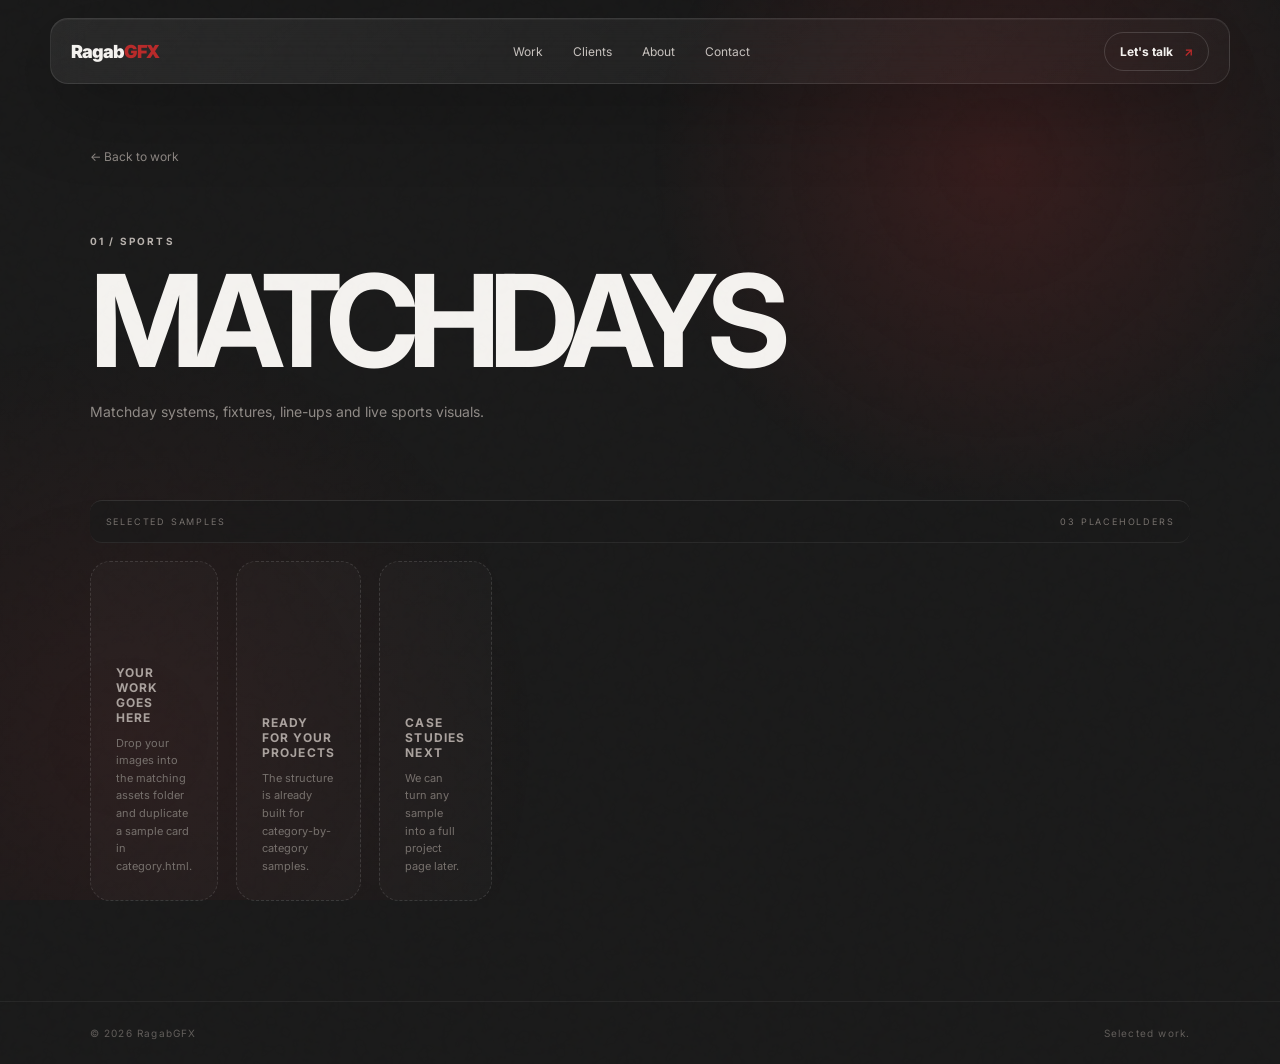
==== category.html @ 12f47200 "Add files via upload" ====
<!doctype html>
<html lang="en">
<head>
  <meta charset="UTF-8">
  <meta name="viewport" content="width=device-width, initial-scale=1.0">
  <title>RagabGFX — Selected Work</title>
  <link rel="preconnect" href="https://fonts.googleapis.com">
  <link rel="preconnect" href="https://fonts.gstatic.com" crossorigin>
  <link href="https://fonts.googleapis.com/css2?family=Inter:wght@400;500;600;700;800;900&display=swap" rel="stylesheet">
  <link rel="stylesheet" href="style.css">
</head>
<body class="inner-page">
  <div class="noise"></div>
  <header class="nav glass">
    <a class="brand" href="index.html">Ragab<span>GFX</span></a>
    <nav><a href="index.html#work">Work</a><a href="index.html#clients">Clients</a><a href="index.html#about">About</a><a href="index.html#contact">Contact</a></nav>
    <a class="nav-cta" href="index.html#contact">Let's talk <span>↗</span></a>
  </header>

  <main class="category-page">
    <a class="back" href="index.html#work">← Back to work</a>
    <div class="category-hero reveal">
      <p class="eyebrow" id="category-kicker">SELECTED WORK</p>
      <h1 id="category-title">MATCHDAYS</h1>
      <p id="category-desc"></p>
    </div>

    <div class="samples-head">
      <span>SELECTED SAMPLES</span><span id="sample-count"></span>
    </div>
    <div class="sample-grid" id="sample-grid"></div>
  </main>
  <footer><span>© 2026 RagabGFX</span><span>Selected work.</span></footer>
  <script src="script.js"></script>
  <script>
    const data = {
      matchdays: ["MATCHDAYS","01 / SPORTS","Matchday systems, fixtures, line-ups and live sports visuals."],
      "hero-graphics": ["HERO GRAPHICS","02 / VISUALS","High-impact hero compositions and campaign-led sports visuals."],
      identities: ["IDENTITIES","03 / BRANDING","Visual identities, logos, systems and brand applications."],
      manipulation: ["MANIPULATION","04 / ART DIRECTION","Photo manipulation, compositing and cinematic visual direction."]
    };
    const key = new URLSearchParams(location.search).get("cat") || "matchdays";
    const item = data[key] || data.matchdays;
    document.title = "RagabGFX — " + item[0];
    document.getElementById("category-kicker").textContent = item[1];
    document.getElementById("category-title").textContent = item[0];
    document.getElementById("category-desc").textContent = item[2];
    const grid = document.getElementById("sample-grid");
    if (key === "hero-graphics") {
      const heroImages = [
        ["01-saudi-league.jpg", "Saudi League"],
        ["02-basketball.png", "Dubai Basketball"],
        ["03-neom-vs-alhilal.jpg", "NEOM vs Al Hilal"],
        ["04-kings-cup.jpg", "King's Cup"],
        ["05-ligue1-himad.jpg", "Ligue 1 — Himad Abdelli"],
        ["06-ligue1-aguerd.jpg", "Ligue 1 — Nayef Aguerd"],
        ["07-world-cup.jpg", "World Cup — Spain vs Saudi Arabia"],
        ["08-mostafa-mohamed.jpg", "Mostafa Mohamed"],
        ["09-aljazira.png", "Al Jazira — To The Final"],
        ["10-rsl.png", "Saudi League — RSL"]
      ];
      grid.innerHTML = heroImages.map(([file, title]) => `
        <article class="sample-card reveal is-visible">
          <div class="sample-image-wrap"><img class="sample-image" src="assets/hero-graphics/${file}" alt="${title}" loading="lazy"></div>
          <div class="sample-caption"><span>${title}</span><small>HERO GRAPHIC</small></div>
        </article>`).join("");
      document.getElementById("sample-count").textContent = "10 SAMPLES";
    } else {
      grid.innerHTML = `
        <div class="sample-placeholder"><strong>YOUR WORK GOES HERE</strong><span>Drop your images into the matching assets folder and duplicate a sample card in category.html.</span></div>
        <div class="sample-placeholder"><strong>READY FOR YOUR PROJECTS</strong><span>The structure is already built for category-by-category samples.</span></div>
        <div class="sample-placeholder"><strong>CASE STUDIES NEXT</strong><span>We can turn any sample into a full project page later.</span></div>`;
      document.getElementById("sample-count").textContent = "03 PLACEHOLDERS";
    }
  </script>

<script>
(function(){
  const params = new URLSearchParams(location.search);
  const cat = params.get('cat');
  if(cat !== 'hero-graphics') return;

  const grid = document.getElementById('sample-grid');
  const count = document.getElementById('sample-count');
  if(!grid) return;

  const heroWorks = [
    ['assets/hero-graphics/01-1080x1350.webp','Saudi League','Hero Graphic'],
    ['assets/hero-graphics/02-arakji-psd.webp','Basketball','Hero Graphic'],
    ['assets/hero-graphics/03-neom-vs-alhilal.webp','NEOM × Al Hilal','Hero Graphic'],
    ['assets/hero-graphics/04-kings-cup-final.webp', "King's Cup",'Hero Graphic'],
    ['assets/hero-graphics/05-himad-abdelli.webp','Ligue 1','Hero Graphic'],
    ['assets/hero-graphics/06-nayef-aguerd.webp','Ligue 1','Player Graphic'],
    ['assets/hero-graphics/07-spain-vs-saudi.webp','World Cup','Matchday Graphic'],
    ['assets/hero-graphics/08-mostafa-mohamed.webp','Mostafa Mohamed','Hero Graphic'],
    ['assets/hero-graphics/09-al-jazira.webp','Al Jazira','Qualification Graphic'],
    ['assets/hero-graphics/10-scorrer.webp','Saudi League','Concept Graphic']
  ];

  grid.innerHTML = '';
  heroWorks.forEach((w,i)=>{
    const card=document.createElement('article');
    card.className='sample-card reveal is-visible';
    card.innerHTML =
      '<img loading="'+(i<3?'eager':'lazy')+'" src="'+w[0]+'" alt="'+w[1]+'">'+
      '<div class="sample-info"><div><small>'+w[2]+'</small><strong>'+w[1]+'</strong></div>'+
      '<span class="sample-index">'+String(i+1).padStart(2,'0')+'</span></div>';
    grid.appendChild(card);
  });
  if(count) count.textContent = String(heroWorks.length).padStart(2,'0') + ' SELECTED WORKS';
})();
</script>

</body>
</html>
---- style.css ----
:root{
  --red:#B82B2B; --red-soft:#8f2929; --black:#1B1B1B; --black-2:#111111;
  --white:#f4f2ef; --muted:#aaa5a1; --line:rgba(255,255,255,.10);
  --glass:rgba(255,255,255,.045); --ease:cubic-bezier(.2,.8,.2,1);
}
*{box-sizing:border-box} html{scroll-behavior:smooth} body{margin:0;background:var(--black);color:var(--white);font-family:Inter,Arial,sans-serif;overflow-x:hidden}
body:before{content:"";position:fixed;inset:0;pointer-events:none;background:radial-gradient(circle at 78% 18%,rgba(184,43,43,.18),transparent 28%),radial-gradient(circle at 10% 82%,rgba(184,43,43,.09),transparent 30%);z-index:-2}
.noise{position:fixed;inset:-50%;pointer-events:none;opacity:.012;z-index:20;background-image:url("data:image/svg+xml,%3Csvg viewBox='0 0 180 180' xmlns='http://www.w3.org/2000/svg'%3E%3Cfilter id='n'%3E%3CfeTurbulence type='fractalNoise' baseFrequency='.8' numOctaves='4' stitchTiles='stitch'/%3E%3C/filter%3E%3Crect width='100%25' height='100%25' filter='url(%23n)' opacity='.5'/%3E%3C/svg%3E");animation:noise .7s steps(2) infinite}
@keyframes noise{0%{transform:translate(0,0)}25%{transform:translate(2%,-1%)}50%{transform:translate(-1%,2%)}75%{transform:translate(1%,1%)}100%{transform:translate(0,0)}}
a{color:inherit;text-decoration:none}.glass{background:linear-gradient(135deg,rgba(255,255,255,.065),rgba(255,255,255,.018));border:1px solid var(--line);box-shadow:0 20px 80px rgba(0,0,0,.25),inset 0 1px 0 rgba(255,255,255,.05);backdrop-filter:blur(18px);-webkit-backdrop-filter:blur(18px)}
.nav{position:fixed;z-index:15;top:18px;left:50%;transform:translateX(-50%);width:min(1180px,calc(100% - 36px));height:66px;border-radius:18px;display:flex;align-items:center;justify-content:space-between;padding:0 20px}
.brand{font-size:18px;font-weight:900;letter-spacing:-.06em}.brand span{color:var(--red)}nav{display:flex;gap:30px}nav a{font-size:12px;color:#c7c2be;transition:.3s}nav a:hover{color:#fff}.nav-cta{font-size:12px;font-weight:700;border:1px solid rgba(255,255,255,.15);padding:11px 15px;border-radius:999px}.nav-cta span{color:var(--red);margin-left:8px}
.hero{min-height:100svh;position:relative;display:flex;align-items:center;padding:150px max(7vw,36px) 80px;overflow:hidden}.hero-copy{width:55%;position:relative;z-index:3}.eyebrow{font-size:10px;letter-spacing:.22em;color:#b8b2ad;font-weight:700;margin:0 0 22px}.hero h1{font-size:clamp(72px,9.5vw,150px);line-height:.82;letter-spacing:-.085em;margin:0 0 30px;font-weight:900}.hero h1 em{font-style:normal;color:#c9c3be}.hero-text{max-width:450px;color:#a8a29e;line-height:1.7;font-size:14px;margin:0 0 30px}.pill{display:inline-flex;gap:16px;align-items:center;border:1px solid rgba(255,255,255,.13);border-radius:999px;padding:14px 18px;background:rgba(255,255,255,.035);font-size:12px;transition:.4s var(--ease)}.pill:hover{background:rgba(184,43,43,.16);border-color:rgba(184,43,43,.5);transform:translateY(-3px)}.pill span{color:var(--red)}
.hero-image-wrap{position:absolute;right:-1vw;top:7%;width:min(78vw,1180px);height:86%;z-index:1;transform:translate3d(0,0,0)}.hero-image{width:100%;height:100%;object-fit:cover;object-position:right center;mix-blend-mode:screen;opacity:.92;filter:saturate(.72) contrast(1.08);-webkit-mask-image:linear-gradient(90deg,transparent 0%,transparent 18%,rgba(0,0,0,.35) 30%,#000 47%,#000 100%),linear-gradient(180deg,#000 0%,#000 88%,transparent 100%);mask-image:linear-gradient(90deg,transparent 0%,transparent 18%,rgba(0,0,0,.35) 30%,#000 47%,#000 100%),linear-gradient(180deg,#000 0%,#000 88%,transparent 100%);-webkit-mask-composite:source-in;mask-composite:intersect}.hero-aura{position:absolute;width:58%;height:58%;right:7%;top:14%;background:radial-gradient(circle,rgba(184,43,43,.55),transparent 67%);filter:blur(50px)}.hero-glass{position:absolute;inset:10% 0 8% 30%;border-left:1px solid rgba(255,255,255,.08);background:linear-gradient(90deg,transparent,rgba(255,255,255,.018));mask-image:linear-gradient(to right,transparent,black 30%,black 75%,transparent)}.hero-meta{position:absolute;bottom:34px;left:max(7vw,36px);right:max(7vw,36px);display:flex;justify-content:space-between;color:#77716d;font-size:9px;letter-spacing:.18em}
.section{padding:130px max(7vw,36px);position:relative}.section-head{display:flex;align-items:end;justify-content:space-between;margin-bottom:46px}.section-head h2,.about h2,.contact h2{font-size:clamp(42px,6vw,86px);line-height:.92;letter-spacing:-.065em;margin:0;font-weight:900}.section-head h2 span,.about h2 span,.contact h2 span{color:var(--red)}.section-note{max-width:260px;color:#77716d;font-size:12px;line-height:1.6;margin:0}
.category-grid{display:grid;grid-template-columns:1fr 1fr;gap:18px}.category-card{min-height:390px;position:relative;overflow:hidden;border:1px solid var(--line);border-radius:22px;background:linear-gradient(160deg,#242222,#171717 52%,#3c2020);transition:transform .6s var(--ease),border-color .6s;isolation:isolate}.category-card.card-tall{min-height:520px}.category-card.card-wide{grid-column:1/-1;min-height:430px}.category-card:hover{transform:translateY(-10px) scale(1.012);border-color:rgba(184,43,43,.58);box-shadow:0 28px 70px rgba(0,0,0,.32),0 0 0 1px rgba(184,43,43,.08)}.category-card .card-bg{transition:transform .9s var(--ease),filter .9s var(--ease),opacity .6s var(--ease)}.category-card:hover .card-bg{transform:scale(1.055);filter:saturate(1.08) contrast(1.05);opacity:1}.category-card .card-content{transition:transform .6s var(--ease)}.category-card:hover .card-content{transform:translateY(-7px)}.category-card .card-content span{transition:color .35s,letter-spacing .35s}.category-card:hover .card-content span{color:#fff;letter-spacing:.04em}.category-card .ghost-word{transition:transform .9s var(--ease),opacity .5s}.category-card:hover .ghost-word{transform:translate3d(12px,-6px,0);opacity:.7}.category-card:after{content:"";position:absolute;inset:auto -20% -35% 15%;height:65%;background:radial-gradient(circle,rgba(184,43,43,.36),transparent 67%);filter:blur(20px);z-index:-1}.card-bg{position:absolute;inset:0;background-size:cover;background-position:center;background-repeat:no-repeat;linear-gradient(125deg,transparent 25%,rgba(255,255,255,.025) 25.5%,transparent 26%,transparent 55%,rgba(255,255,255,.02) 55.5%,transparent 56%),linear-gradient(to bottom,rgba(0,0,0,.05),rgba(184,43,43,.18));opacity:.9}.category-card .card-bg:after{content:"";position:absolute;inset:0;background:linear-gradient(180deg,rgba(0,0,0,.08),rgba(0,0,0,.20) 45%,rgba(0,0,0,.68));}
.ghost-word{position:absolute;top:24px;left:20px;font-size:clamp(70px,11vw,160px);font-weight:900;letter-spacing:-.09em;color:rgba(255,255,255,.025);line-height:.75}.card-content{position:absolute;left:28px;right:28px;bottom:28px}.card-content small{font-size:9px;letter-spacing:.2em;color:#9a928e}.card-content h3{font-size:clamp(34px,4.3vw,65px);letter-spacing:-.07em;line-height:.86;margin:12px 0 18px}.card-content span{font-size:11px;color:#aaa29e}.card-content span:before{content:"";display:inline-block;width:26px;height:1px;background:var(--red);vertical-align:middle;margin-right:9px}
.clients-panel{border-radius:26px;overflow:hidden;padding:28px;background:rgba(255,255,255,.025)}.clients-panel img{display:block;width:100%;height:auto;opacity:.95;filter:contrast(1.05)}
.about-grid{display:grid;grid-template-columns:1fr 1fr;gap:10vw;align-items:start}.about-copy{max-width:560px;color:#a9a29e;font-size:18px;line-height:1.8}.about-copy p{margin:0 0 24px}
.contact-card{border-radius:30px;padding:clamp(32px,6vw,80px);position:relative;overflow:hidden}.contact-card:before{content:"";position:absolute;width:420px;height:420px;right:-150px;bottom:-220px;background:radial-gradient(circle,rgba(184,43,43,.4),transparent 65%);filter:blur(30px)}.contact-row{display:flex;justify-content:space-between;align-items:center;gap:25px;margin-top:60px;position:relative}.contact-row>a{font-size:14px;border-bottom:1px solid rgba(255,255,255,.2);padding-bottom:8px}.socials{display:flex;gap:10px}.socials a{width:46px;height:46px;border-radius:50%;border:1px solid var(--line);display:grid;place-items:center;background:rgba(255,255,255,.03);transition:.35s}.socials a:hover{background:var(--red);border-color:var(--red);transform:translateY(-4px)}.socials svg{width:19px;height:19px;fill:currentColor}
footer{padding:25px max(7vw,36px);display:flex;justify-content:space-between;color:#625e5b;font-size:10px;letter-spacing:.12em;border-top:1px solid rgba(255,255,255,.06)}
.reveal{opacity:0;transform:translateY(28px);transition:opacity .9s var(--ease),transform .9s var(--ease)}.reveal.is-visible{opacity:1;transform:none}
.cursor-dot,.cursor-ring{position:fixed;pointer-events:none;z-index:30;transform:translate(-50%,-50%);border-radius:50%;display:none}.cursor-dot{width:5px;height:5px;background:var(--red)}.cursor-ring{width:32px;height:32px;border:1px solid rgba(184,43,43,.55);transition:width .25s,height .25s}
.cursor-blur-target{transition:filter .25s ease,transform .25s ease}.cursor-blur-target.is-cursor-hover{filter:blur(3px);transform:scale(.995)}
.category-page{padding:160px max(7vw,36px) 100px;min-height:100svh}.back{font-size:12px;color:#8e8884}.category-hero{padding:90px 0 80px}.category-hero h1{font-size:clamp(72px,12vw,170px);letter-spacing:-.09em;line-height:.8;margin:0 0 30px}.category-hero p:last-child{max-width:520px;color:#918b87;line-height:1.7;font-size:14px}.samples-head{display:flex;justify-content:space-between;border-top:1px solid var(--line);padding:18px 0;color:#77716d;font-size:9px;letter-spacing:.2em}.sample-grid{display:grid;grid-template-columns:repeat(3,1fr);gap:18px}.sample-card{min-width:0}.sample-image-wrap{border-radius:20px;overflow:hidden;background:#111;aspect-ratio:4/5}.sample-image{width:100%;height:100%;display:block;object-fit:cover;transition:transform .7s var(--ease),filter .5s ease}.sample-card:hover .sample-image{transform:scale(1.025)}.sample-caption{display:flex;justify-content:space-between;gap:12px;padding:14px 3px 8px;color:#aaa29e;font-size:11px;letter-spacing:.04em}.sample-caption small{color:#77716d;font-size:8px;letter-spacing:.16em}.sample-placeholder{min-height:340px;border:1px dashed rgba(255,255,255,.12);border-radius:20px;background:rgba(255,255,255,.02);display:flex;flex-direction:column;justify-content:end;padding:25px;color:#77716d}.sample-placeholder strong{font-size:12px;color:#aaa29e;letter-spacing:.1em}.sample-placeholder span{font-size:11px;line-height:1.6;margin-top:10px}
@media(max-width:800px){.nav{height:58px}.nav nav{display:none}.nav-cta{padding:9px 12px}.hero{padding-top:125px;min-height:900px;align-items:flex-start}.hero-copy{width:100%;padding-top:40px}.hero h1{font-size:19vw}.hero-image-wrap{right:-18vw;top:31%;width:145vw;height:62%;opacity:.85}.hero-meta{bottom:25px;gap:15px}.hero-meta span:last-child{display:none}.section{padding:90px 24px}.section-head{display:block}.section-note{margin-top:20px}.category-grid{grid-template-columns:1fr}.category-card,.category-card.card-tall,.category-card.card-wide{min-height:420px;grid-column:auto}.about-grid{grid-template-columns:1fr;gap:45px}.contact-row{display:block}.socials{margin-top:25px}.sample-grid{grid-template-columns:1fr}.category-hero{padding-top:70px}.category-hero h1{font-size:19vw}}
@media(pointer:fine){.cursor-dot,.cursor-ring{display:block}}


/* HERO GRAPHICS category polish — scoped to category pages */
.category-page{
  padding-top:145px;
}
.category-hero{
  max-width:1050px;
  padding:70px 0 62px;
}
.category-hero h1{
  font-size:clamp(64px,10vw,138px);
  letter-spacing:-.085em;
  line-height:.82;
  margin-bottom:26px;
}
.category-hero p:last-child{
  max-width:560px;
  font-size:14px;
  color:#8f8a86;
  line-height:1.75;
}
.samples-head{
  position:sticky;
  top:92px;
  z-index:5;
  background:rgba(27,27,27,.72);
  backdrop-filter:blur(16px);
  -webkit-backdrop-filter:blur(16px);
  border-top:1px solid rgba(255,255,255,.10);
  border-bottom:1px solid rgba(255,255,255,.07);
  padding:15px 16px;
  margin:0 0 18px;
  border-radius:12px;
}
.sample-grid{
  display:grid;
  grid-template-columns:repeat(12,1fr);
  gap:18px;
}
.sample-card{
  position:relative;
  grid-column:span 4;
  min-height:520px;
  border-radius:20px;
  overflow:hidden;
  border:1px solid rgba(255,255,255,.09);
  background:#141414;
  isolation:isolate;
  cursor:pointer;
  transition:transform .65s cubic-bezier(.2,.8,.2,1),border-color .5s,box-shadow .5s;
}
.sample-card:nth-child(2n){
  grid-column:span 8;
}
.sample-card:nth-child(4n){
  grid-column:span 6;
}
.sample-card img{
  position:absolute;
  inset:0;
  width:100%;
  height:100%;
  object-fit:contain;
  transition:transform .8s cubic-bezier(.2,.8,.2,1),filter .8s;
}
.sample-card:before{
  content:"";
  position:absolute;
  z-index:1;
  inset:0;
  background:linear-gradient(180deg,transparent 42%,rgba(0,0,0,.86) 100%);
  pointer-events:none;
}
.sample-card:after{
  content:"";
  position:absolute;
  z-index:0;
  width:55%;
  height:55%;
  right:-18%;
  bottom:-20%;
  background:radial-gradient(circle,rgba(184,43,43,.28),transparent 68%);
  filter:blur(25px);
  pointer-events:none;
}
.sample-card:hover{
  transform:translateY(-7px);
  border-color:rgba(184,43,43,.42);
  box-shadow:0 25px 80px rgba(0,0,0,.35);
}
.sample-card:hover img{
  transform:scale(1.045);
  filter:saturate(1.06);
}
.sample-info{
  position:absolute;
  z-index:2;
  left:22px;
  right:22px;
  bottom:20px;
  display:flex;
  justify-content:space-between;
  align-items:flex-end;
  gap:16px;
}
.sample-info small{
  display:block;
  color:#aaa29e;
  font-size:9px;
  letter-spacing:.18em;
  margin-bottom:8px;
}
.sample-info strong{
  display:block;
  font-size:20px;
  letter-spacing:-.035em;
}
.sample-index{
  color:#8b8581;
  font-size:10px;
}
@media(max-width:800px){
  .category-page{padding:125px 24px 80px}
  .category-hero{padding:60px 0 48px}
  .category-hero h1{font-size:17vw}
  .samples-head{top:76px}
  .sample-grid{display:grid;grid-template-columns:1fr;gap:14px}
  .sample-card,.sample-card:nth-child(2n),.sample-card:nth-child(4n){
    grid-column:span 1;
    min-height:72vh;
  }
}
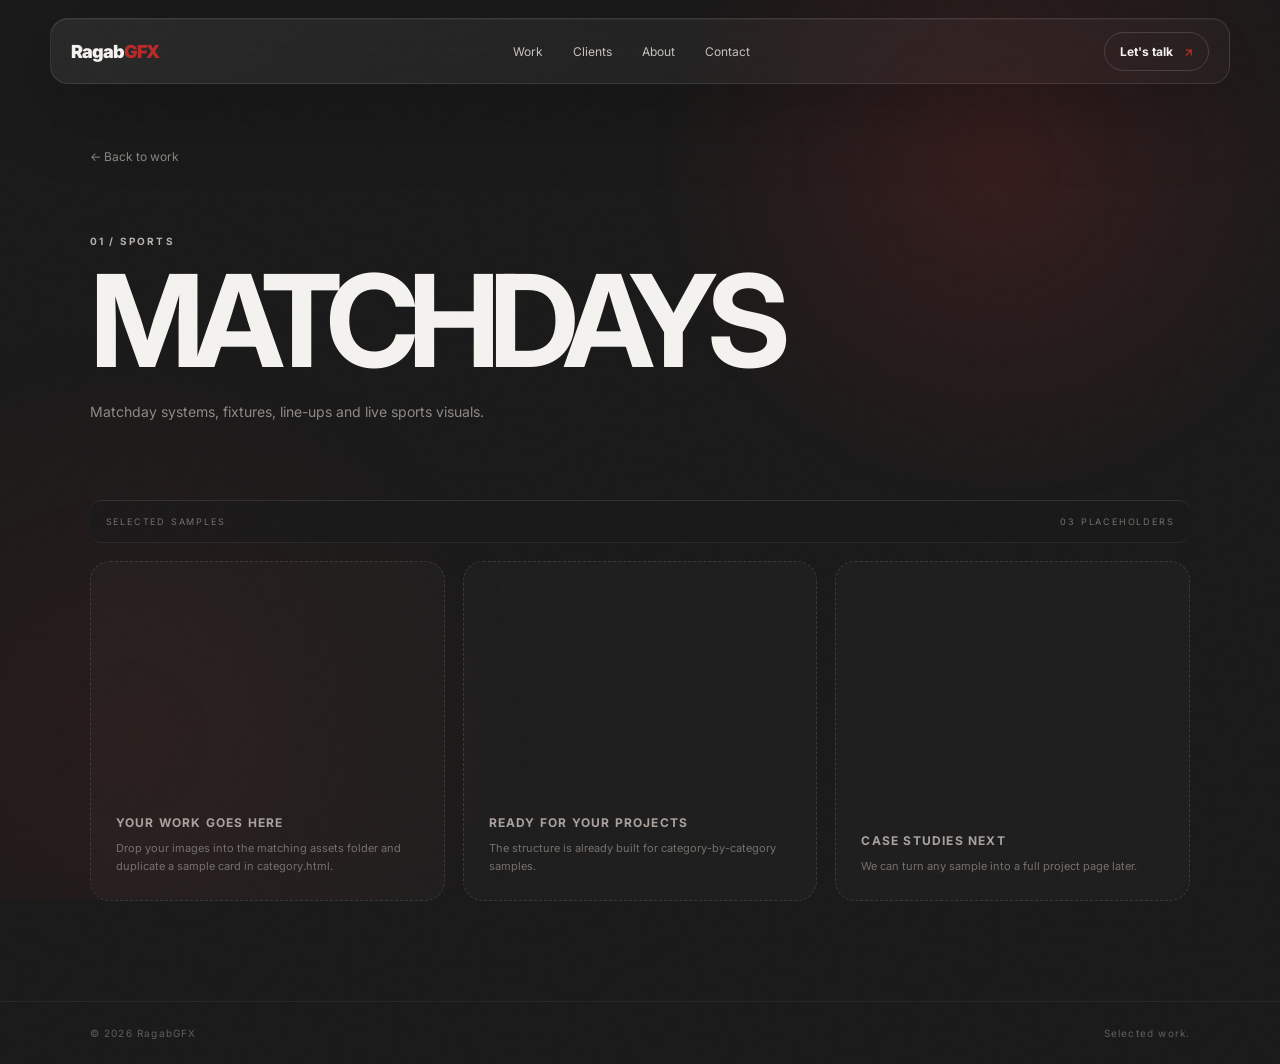
==== commit 5c775f50: "Add files via upload" ====
--- a/category.html
+++ b/category.html
@@ -111,5 +111,70 @@
 })();
 </script>
 
+
+<div class="portfolio-lightbox" id="portfolioLightbox" aria-hidden="true">
+  <button class="lb-close" id="lbClose" aria-label="Close">×</button>
+  <button class="lb-prev" id="lbPrev" aria-label="Previous">‹</button>
+  <img id="lbImage" alt="">
+  <button class="lb-next" id="lbNext" aria-label="Next">›</button>
+  <div class="lb-counter" id="lbCounter"></div>
+</div>
+<script>
+(function(){
+  const box=document.getElementById('portfolioLightbox');
+  const image=document.getElementById('lbImage');
+  const close=document.getElementById('lbClose');
+  const prev=document.getElementById('lbPrev');
+  const next=document.getElementById('lbNext');
+  const counter=document.getElementById('lbCounter');
+  if(!box) return;
+
+  let cards=[];
+  let index=0;
+
+  function refresh(){
+    cards=[...document.querySelectorAll('.sample-card')];
+  }
+  function open(i){
+    refresh();
+    if(!cards.length) return;
+    index=(i+cards.length)%cards.length;
+    const img=cards[index].querySelector('img');
+    image.src=img.currentSrc || img.src;
+    image.alt=img.alt || '';
+    counter.textContent=String(index+1).padStart(2,'0')+' / '+String(cards.length).padStart(2,'0');
+    box.classList.add('is-open');
+    box.setAttribute('aria-hidden','false');
+    document.body.style.overflow='hidden';
+  }
+  function shut(){
+    box.classList.remove('is-open');
+    box.setAttribute('aria-hidden','true');
+    image.removeAttribute('src');
+    document.body.style.overflow='';
+  }
+  function go(delta){open(index+delta)}
+
+  document.addEventListener('click',e=>{
+    const card=e.target.closest('.sample-card');
+    if(card){
+      e.preventDefault();
+      refresh();
+      open(cards.indexOf(card));
+    }
+  });
+  close.addEventListener('click',shut);
+  prev.addEventListener('click',()=>go(-1));
+  next.addEventListener('click',()=>go(1));
+  box.addEventListener('click',e=>{if(e.target===box) shut()});
+  document.addEventListener('keydown',e=>{
+    if(!box.classList.contains('is-open')) return;
+    if(e.key==='Escape') shut();
+    if(e.key==='ArrowLeft') go(-1);
+    if(e.key==='ArrowRight') go(1);
+  });
+})();
+</script>
+
 </body>
 </html>
--- a/style.css
+++ b/style.css
@@ -158,3 +158,140 @@
     min-height:72vh;
   }
 }
+
+
+/* Equal Hero Graphics cards + fullscreen viewer */
+.sample-grid{
+  display:grid;
+  grid-template-columns:repeat(3,minmax(0,1fr));
+  gap:18px;
+}
+.sample-card,
+.sample-card:nth-child(2n),
+.sample-card:nth-child(4n){
+  grid-column:auto;
+  position:relative;
+  height:560px;
+  min-height:0;
+  border-radius:20px;
+  overflow:hidden;
+  background:#0c0c0c;
+  border:1px solid rgba(255,255,255,.08);
+  cursor:zoom-in;
+  isolation:isolate;
+  transition:transform .55s cubic-bezier(.2,.8,.2,1),border-color .4s,box-shadow .4s;
+}
+.sample-card:hover{
+  transform:translateY(-6px);
+  border-color:rgba(184,43,43,.42);
+  box-shadow:0 24px 70px rgba(0,0,0,.38);
+}
+.sample-card img{
+  position:absolute;
+  inset:0;
+  width:100%;
+  height:100%;
+  object-fit:contain !important;
+  background:#0c0c0c;
+  transition:transform .65s cubic-bezier(.2,.8,.2,1);
+}
+.sample-card:hover img{transform:scale(1.025)}
+.sample-card:before{
+  content:"";
+  position:absolute;
+  inset:0;
+  z-index:1;
+  pointer-events:none;
+  background:linear-gradient(180deg,transparent 55%,rgba(0,0,0,.72));
+}
+.sample-info{
+  position:absolute;
+  z-index:2;
+  left:20px;
+  right:20px;
+  bottom:18px;
+  display:flex;
+  align-items:flex-end;
+  justify-content:space-between;
+}
+.sample-info small{
+  display:block;
+  margin-bottom:7px;
+  font-size:9px;
+  letter-spacing:.17em;
+  text-transform:uppercase;
+  color:#aaa;
+}
+.sample-info strong{font-size:19px;letter-spacing:-.03em}
+.sample-index{font-size:10px;color:#8d8d88}
+
+/* Fullscreen viewer */
+.portfolio-lightbox{
+  position:fixed;
+  inset:0;
+  z-index:9999;
+  display:none;
+  align-items:center;
+  justify-content:center;
+  padding:34px 72px;
+  background:rgba(5,5,5,.94);
+  backdrop-filter:blur(18px);
+  -webkit-backdrop-filter:blur(18px);
+}
+.portfolio-lightbox.is-open{display:flex}
+.portfolio-lightbox img{
+  max-width:92vw;
+  max-height:90vh;
+  width:auto;
+  height:auto;
+  object-fit:contain;
+  user-select:none;
+  -webkit-user-drag:none;
+}
+.lb-close,.lb-prev,.lb-next{
+  position:absolute;
+  z-index:2;
+  width:46px;
+  height:46px;
+  display:grid;
+  place-items:center;
+  border:1px solid rgba(255,255,255,.14);
+  border-radius:50%;
+  background:rgba(20,20,20,.6);
+  color:#fff;
+  cursor:pointer;
+  font-size:22px;
+  transition:background .25s,border-color .25s,transform .25s;
+}
+.lb-close:hover,.lb-prev:hover,.lb-next:hover{
+  background:rgba(184,43,43,.78);
+  border-color:rgba(255,255,255,.25);
+  transform:scale(1.05);
+}
+.lb-close{right:25px;top:22px;font-size:27px}
+.lb-prev{left:25px;top:50%;transform:translateY(-50%)}
+.lb-next{right:25px;top:50%;transform:translateY(-50%)}
+.lb-prev:hover,.lb-next:hover{transform:translateY(-50%) scale(1.05)}
+.lb-counter{
+  position:absolute;
+  left:50%;
+  bottom:24px;
+  transform:translateX(-50%);
+  color:#aaa;
+  font-size:10px;
+  letter-spacing:.14em;
+  text-transform:uppercase;
+}
+@media(max-width:900px){
+  .sample-grid{grid-template-columns:repeat(2,minmax(0,1fr))}
+  .sample-card,.sample-card:nth-child(2n),.sample-card:nth-child(4n){height:520px}
+}
+@media(max-width:600px){
+  .sample-grid{grid-template-columns:1fr}
+  .sample-card,.sample-card:nth-child(2n),.sample-card:nth-child(4n){height:72vh;min-height:460px}
+  .portfolio-lightbox{padding:55px 16px}
+  .portfolio-lightbox img{max-width:96vw;max-height:82vh}
+  .lb-prev,.lb-next{width:40px;height:40px}
+  .lb-prev{left:10px}.lb-next{right:10px}
+  .lb-close{right:14px;top:12px}
+}
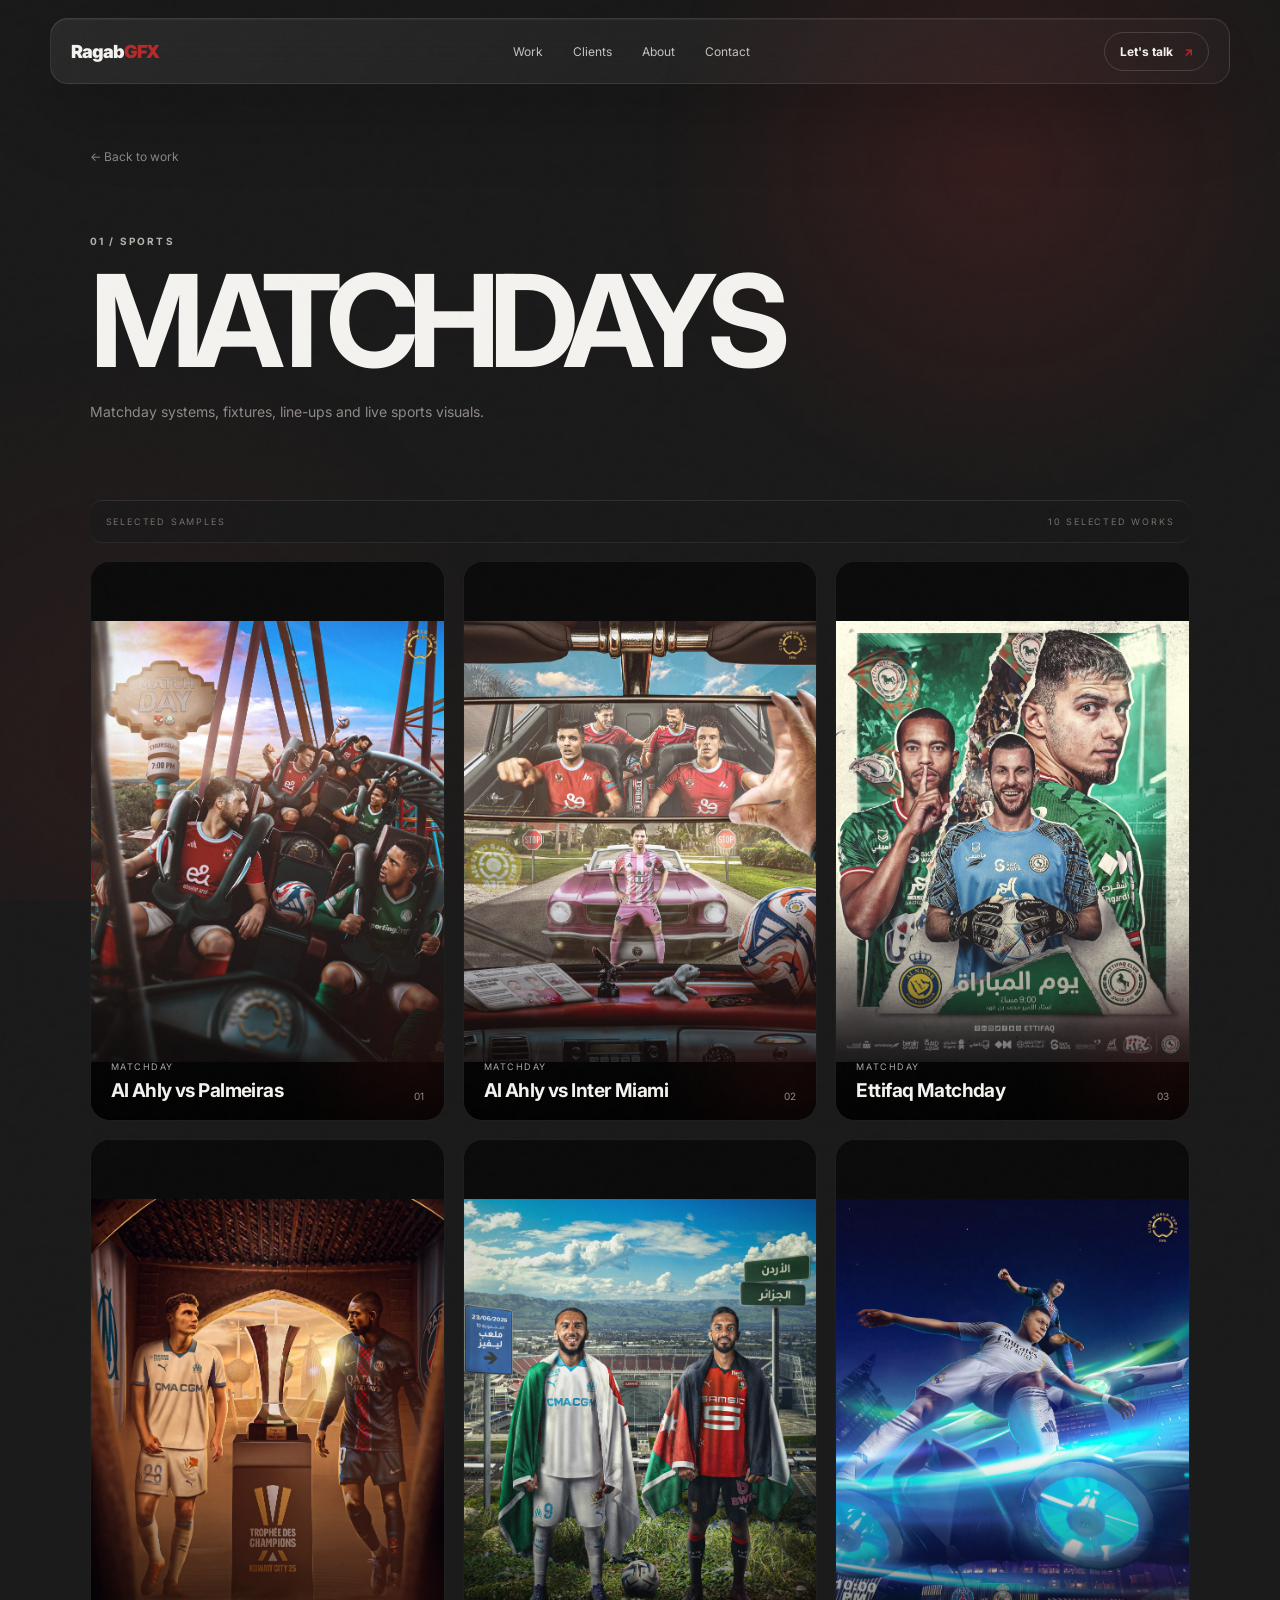
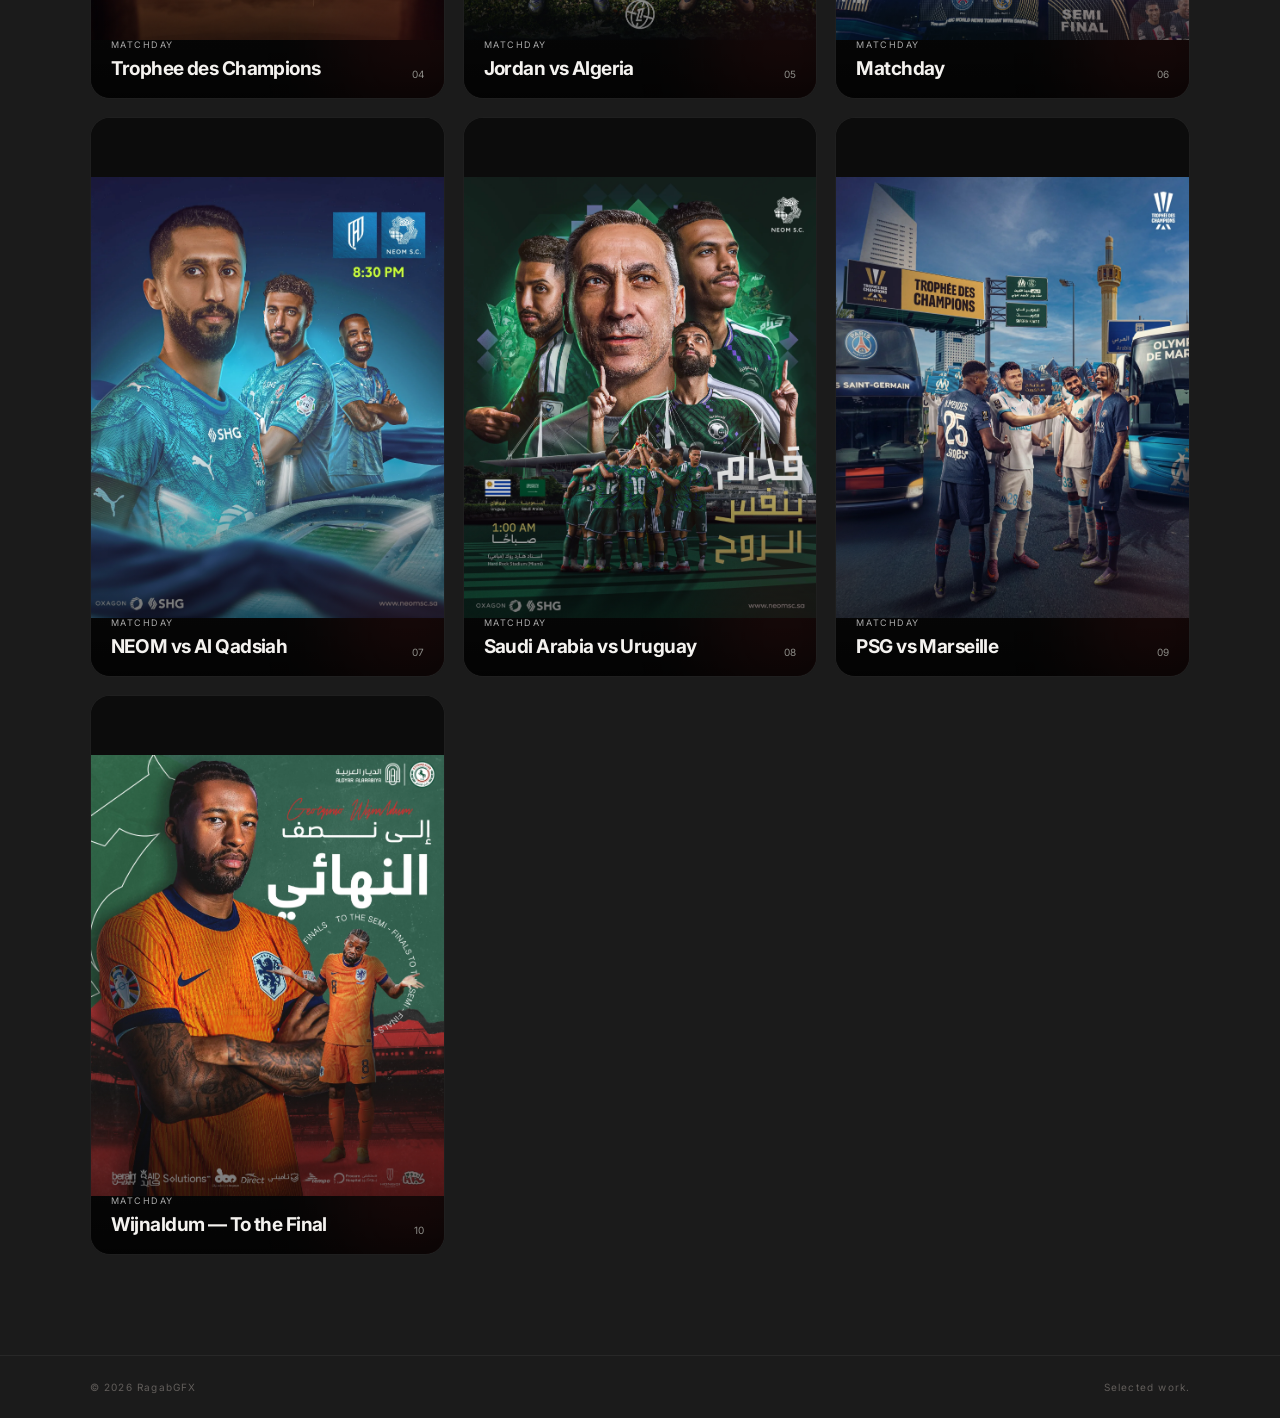
==== commit a40d7774: "Add files via upload" ====
--- a/category.html
+++ b/category.html
@@ -39,77 +39,69 @@
       identities: ["IDENTITIES","03 / BRANDING","Visual identities, logos, systems and brand applications."],
       manipulation: ["MANIPULATION","04 / ART DIRECTION","Photo manipulation, compositing and cinematic visual direction."]
     };
+
     const key = new URLSearchParams(location.search).get("cat") || "matchdays";
     const item = data[key] || data.matchdays;
+
     document.title = "RagabGFX — " + item[0];
     document.getElementById("category-kicker").textContent = item[1];
     document.getElementById("category-title").textContent = item[0];
     document.getElementById("category-desc").textContent = item[2];
+
     const grid = document.getElementById("sample-grid");
-    if (key === "hero-graphics") {
-      const heroImages = [
-        ["01-saudi-league.jpg", "Saudi League"],
-        ["02-basketball.png", "Dubai Basketball"],
-        ["03-neom-vs-alhilal.jpg", "NEOM vs Al Hilal"],
-        ["04-kings-cup.jpg", "King's Cup"],
-        ["05-ligue1-himad.jpg", "Ligue 1 — Himad Abdelli"],
-        ["06-ligue1-aguerd.jpg", "Ligue 1 — Nayef Aguerd"],
-        ["07-world-cup.jpg", "World Cup — Spain vs Saudi Arabia"],
-        ["08-mostafa-mohamed.jpg", "Mostafa Mohamed"],
-        ["09-aljazira.png", "Al Jazira — To The Final"],
-        ["10-rsl.png", "Saudi League — RSL"]
-      ];
-      grid.innerHTML = heroImages.map(([file, title]) => `
-        <article class="sample-card reveal is-visible">
-          <div class="sample-image-wrap"><img class="sample-image" src="assets/hero-graphics/${file}" alt="${title}" loading="lazy"></div>
-          <div class="sample-caption"><span>${title}</span><small>HERO GRAPHIC</small></div>
-        </article>`).join("");
-      document.getElementById("sample-count").textContent = "10 SAMPLES";
+    const count = document.getElementById("sample-count");
+
+    const works = {
+      matchdays: [
+        ["assets/matchdays/01-al-ahly-vs-palmeiras.webp", "Al Ahly vs Palmeiras", "MATCHDAY"],
+        ["assets/matchdays/02-al-ahly-vs-inter-miami.webp", "Al Ahly vs Inter Miami", "MATCHDAY"],
+        ["assets/matchdays/03-ettifaq.webp", "Ettifaq Matchday", "MATCHDAY"],
+        ["assets/matchdays/04-ligue-1-trophee-des-champions.webp", "Trophee des Champions", "MATCHDAY"],
+        ["assets/matchdays/05-jordan-vs-algeria.webp", "Jordan vs Algeria", "MATCHDAY"],
+        ["assets/matchdays/06-matchday.webp", "Matchday", "MATCHDAY"],
+        ["assets/matchdays/07-neom-vs-al-qadsiah.webp", "NEOM vs Al Qadsiah", "MATCHDAY"],
+        ["assets/matchdays/08-saudi-vs-uruguay.webp", "Saudi Arabia vs Uruguay", "MATCHDAY"],
+        ["assets/matchdays/09-psg-vs-marseille.webp", "PSG vs Marseille", "MATCHDAY"],
+        ["assets/matchdays/10-wijnaldum.webp", "Wijnaldum — To the Final", "MATCHDAY"]
+      ],
+      "hero-graphics": [
+        ["assets/hero-graphics/01-1080x1350.webp","Saudi League","HERO GRAPHIC"],
+        ["assets/hero-graphics/02-arakji-psd.webp","Basketball","HERO GRAPHIC"],
+        ["assets/hero-graphics/03-neom-vs-alhilal.webp","NEOM × Al Hilal","HERO GRAPHIC"],
+        ["assets/hero-graphics/04-kings-cup-final.webp","King's Cup","HERO GRAPHIC"],
+        ["assets/hero-graphics/05-himad-abdelli.webp","Ligue 1","HERO GRAPHIC"],
+        ["assets/hero-graphics/06-nayef-aguerd.webp","Ligue 1","PLAYER GRAPHIC"],
+        ["assets/hero-graphics/07-spain-vs-saudi.webp","World Cup","MATCHDAY GRAPHIC"],
+        ["assets/hero-graphics/08-mostafa-mohamed.webp","Mostafa Mohamed","HERO GRAPHIC"],
+        ["assets/hero-graphics/09-al-jazira.webp","Al Jazira","QUALIFICATION GRAPHIC"],
+        ["assets/hero-graphics/10-scorrer.webp","Saudi League","CONCEPT GRAPHIC"]
+      ]
+    };
+
+    const selected = works[key];
+
+    if (selected) {
+      grid.innerHTML = selected.map(([file, title, type], i) => `
+        <article class="sample-card reveal is-visible" tabindex="0" role="button" aria-label="Open ${title}">
+          <img class="sample-image" src="${file}" alt="${title}" loading="${i < 3 ? "eager" : "lazy"}">
+          <div class="sample-info">
+            <div>
+              <small>${type}</small>
+              <strong>${title}</strong>
+            </div>
+            <span class="sample-index">${String(i + 1).padStart(2, "0")}</span>
+          </div>
+        </article>
+      `).join("");
+      count.textContent = String(selected.length).padStart(2, "0") + " SELECTED WORKS";
     } else {
       grid.innerHTML = `
-        <div class="sample-placeholder"><strong>YOUR WORK GOES HERE</strong><span>Drop your images into the matching assets folder and duplicate a sample card in category.html.</span></div>
-        <div class="sample-placeholder"><strong>READY FOR YOUR PROJECTS</strong><span>The structure is already built for category-by-category samples.</span></div>
-        <div class="sample-placeholder"><strong>CASE STUDIES NEXT</strong><span>We can turn any sample into a full project page later.</span></div>`;
-      document.getElementById("sample-count").textContent = "03 PLACEHOLDERS";
+        <div class="sample-placeholder"><strong>YOUR WORK GOES HERE</strong><span>Drop your images into the matching assets folder and add them to the category list.</span></div>
+        <div class="sample-placeholder"><strong>READY FOR YOUR PROJECTS</strong><span>The category structure is ready for the next batch.</span></div>
+        <div class="sample-placeholder"><strong>CASE STUDIES NEXT</strong><span>We can turn any selected sample into a full project page later.</span></div>`;
+      count.textContent = "03 PLACEHOLDERS";
     }
   </script>
-
-<script>
-(function(){
-  const params = new URLSearchParams(location.search);
-  const cat = params.get('cat');
-  if(cat !== 'hero-graphics') return;
-
-  const grid = document.getElementById('sample-grid');
-  const count = document.getElementById('sample-count');
-  if(!grid) return;
-
-  const heroWorks = [
-    ['assets/hero-graphics/01-1080x1350.webp','Saudi League','Hero Graphic'],
-    ['assets/hero-graphics/02-arakji-psd.webp','Basketball','Hero Graphic'],
-    ['assets/hero-graphics/03-neom-vs-alhilal.webp','NEOM × Al Hilal','Hero Graphic'],
-    ['assets/hero-graphics/04-kings-cup-final.webp', "King's Cup",'Hero Graphic'],
-    ['assets/hero-graphics/05-himad-abdelli.webp','Ligue 1','Hero Graphic'],
-    ['assets/hero-graphics/06-nayef-aguerd.webp','Ligue 1','Player Graphic'],
-    ['assets/hero-graphics/07-spain-vs-saudi.webp','World Cup','Matchday Graphic'],
-    ['assets/hero-graphics/08-mostafa-mohamed.webp','Mostafa Mohamed','Hero Graphic'],
-    ['assets/hero-graphics/09-al-jazira.webp','Al Jazira','Qualification Graphic'],
-    ['assets/hero-graphics/10-scorrer.webp','Saudi League','Concept Graphic']
-  ];
-
-  grid.innerHTML = '';
-  heroWorks.forEach((w,i)=>{
-    const card=document.createElement('article');
-    card.className='sample-card reveal is-visible';
-    card.innerHTML =
-      '<img loading="'+(i<3?'eager':'lazy')+'" src="'+w[0]+'" alt="'+w[1]+'">'+
-      '<div class="sample-info"><div><small>'+w[2]+'</small><strong>'+w[1]+'</strong></div>'+
-      '<span class="sample-index">'+String(i+1).padStart(2,'0')+'</span></div>';
-    grid.appendChild(card);
-  });
-  if(count) count.textContent = String(heroWorks.length).padStart(2,'0') + ' SELECTED WORKS';
-})();
-</script>
 
 
 <div class="portfolio-lightbox" id="portfolioLightbox" aria-hidden="true">
--- a/style.css
+++ b/style.css
@@ -295,3 +295,86 @@
   .lb-prev{left:10px}.lb-next{right:10px}
   .lb-close{right:14px;top:12px}
 }
+
+
+/* Ragab's Bot — free, rule-based, isolated component */
+.ragab-bot{position:fixed;right:24px;bottom:24px;z-index:10000;font-family:inherit}
+.ragab-bot-launcher{border:1px solid rgba(255,255,255,.14);background:rgba(27,27,27,.76);color:#fff;backdrop-filter:blur(18px);-webkit-backdrop-filter:blur(18px);border-radius:999px;padding:12px 17px;display:flex;align-items:center;gap:9px;cursor:pointer;box-shadow:0 12px 40px rgba(0,0,0,.3);transition:.25s}
+.ragab-bot-launcher:hover{border-color:rgba(184,43,43,.65);transform:translateY(-2px)}
+.ragab-bot-dot{width:7px;height:7px;border-radius:50%;background:#b82b2b;box-shadow:0 0 12px rgba(184,43,43,.8)}
+.ragab-bot-window{display:none;width:340px;height:480px;margin-bottom:12px;border:1px solid rgba(255,255,255,.12);border-radius:20px;overflow:hidden;background:rgba(16,16,16,.93);backdrop-filter:blur(22px);-webkit-backdrop-filter:blur(22px);box-shadow:0 25px 90px rgba(0,0,0,.5)}
+.ragab-bot-window.open{display:flex;flex-direction:column}
+.ragab-bot-head{display:flex;align-items:center;justify-content:space-between;padding:17px 18px;border-bottom:1px solid rgba(255,255,255,.08)}
+.ragab-bot-head strong{display:block;font-size:14px}.ragab-bot-head small{display:block;color:#888;font-size:10px;margin-top:4px}
+.ragab-bot-head button{border:0;background:none;color:#aaa;font-size:24px;cursor:pointer}
+.ragab-bot-messages{flex:1;overflow:auto;padding:17px}
+.ragab-msg{max-width:88%;padding:11px 13px;border-radius:13px;margin-bottom:10px;font-size:12px;line-height:1.55}
+.ragab-msg.bot{background:#202020;color:#eee}.ragab-msg.user{background:#b82b2b;color:#fff;margin-left:auto}
+.ragab-bot-actions{display:flex;flex-wrap:wrap;gap:7px;margin-top:10px}
+.ragab-bot-actions button{border:1px solid rgba(184,43,43,.45);background:rgba(184,43,43,.10);color:#eee;border-radius:999px;padding:8px 10px;font-size:10px;cursor:pointer}
+.ragab-bot-actions button:hover{background:rgba(184,43,43,.28)}
+.ragab-bot-input{display:flex;gap:8px;padding:12px;border-top:1px solid rgba(255,255,255,.08)}
+.ragab-bot-input input{min-width:0;flex:1;border:1px solid rgba(255,255,255,.1);outline:none;border-radius:10px;background:#111;color:#fff;padding:10px;font:inherit;font-size:11px}
+.ragab-bot-input button{border:0;border-radius:10px;background:#b82b2b;color:#fff;padding:0 13px;cursor:pointer;font-size:10px}
+@media(max-width:600px){.ragab-bot{right:12px;bottom:12px}.ragab-bot-window{width:min(340px,calc(100vw - 24px));height:470px}}
+
+
+/* Final category gallery rules: equal cards + full uncropped artwork */
+.sample-grid{
+  display:grid;
+  grid-template-columns:repeat(3,minmax(0,1fr));
+  gap:18px;
+}
+.sample-card,
+.sample-card:nth-child(2n),
+.sample-card:nth-child(4n){
+  grid-column:auto;
+  position:relative;
+  height:560px;
+  min-height:0;
+  border-radius:20px;
+  overflow:hidden;
+  background:#0c0c0c;
+  border:1px solid rgba(255,255,255,.08);
+  cursor:zoom-in;
+  isolation:isolate;
+}
+.sample-card img,
+.sample-card .sample-image{
+  position:absolute;
+  inset:0;
+  width:100%;
+  height:100%;
+  object-fit:contain !important;
+  background:#0c0c0c;
+}
+.sample-card:before{
+  content:"";
+  position:absolute;
+  inset:0;
+  z-index:1;
+  pointer-events:none;
+  background:linear-gradient(180deg,transparent 55%,rgba(0,0,0,.72));
+}
+.sample-info{
+  position:absolute;
+  z-index:2;
+  left:20px;
+  right:20px;
+  bottom:18px;
+  display:flex;
+  align-items:flex-end;
+  justify-content:space-between;
+  gap:16px;
+}
+.sample-info small{display:block;margin-bottom:7px;font-size:9px;letter-spacing:.17em;text-transform:uppercase;color:#aaa}
+.sample-info strong{display:block;font-size:19px;letter-spacing:-.03em}
+.sample-index{font-size:10px;color:#8d8d88}
+@media(max-width:900px){
+  .sample-grid{grid-template-columns:repeat(2,minmax(0,1fr))}
+  .sample-card,.sample-card:nth-child(2n),.sample-card:nth-child(4n){height:520px}
+}
+@media(max-width:600px){
+  .sample-grid{grid-template-columns:1fr}
+  .sample-card,.sample-card:nth-child(2n),.sample-card:nth-child(4n){height:72vh;min-height:460px}
+}
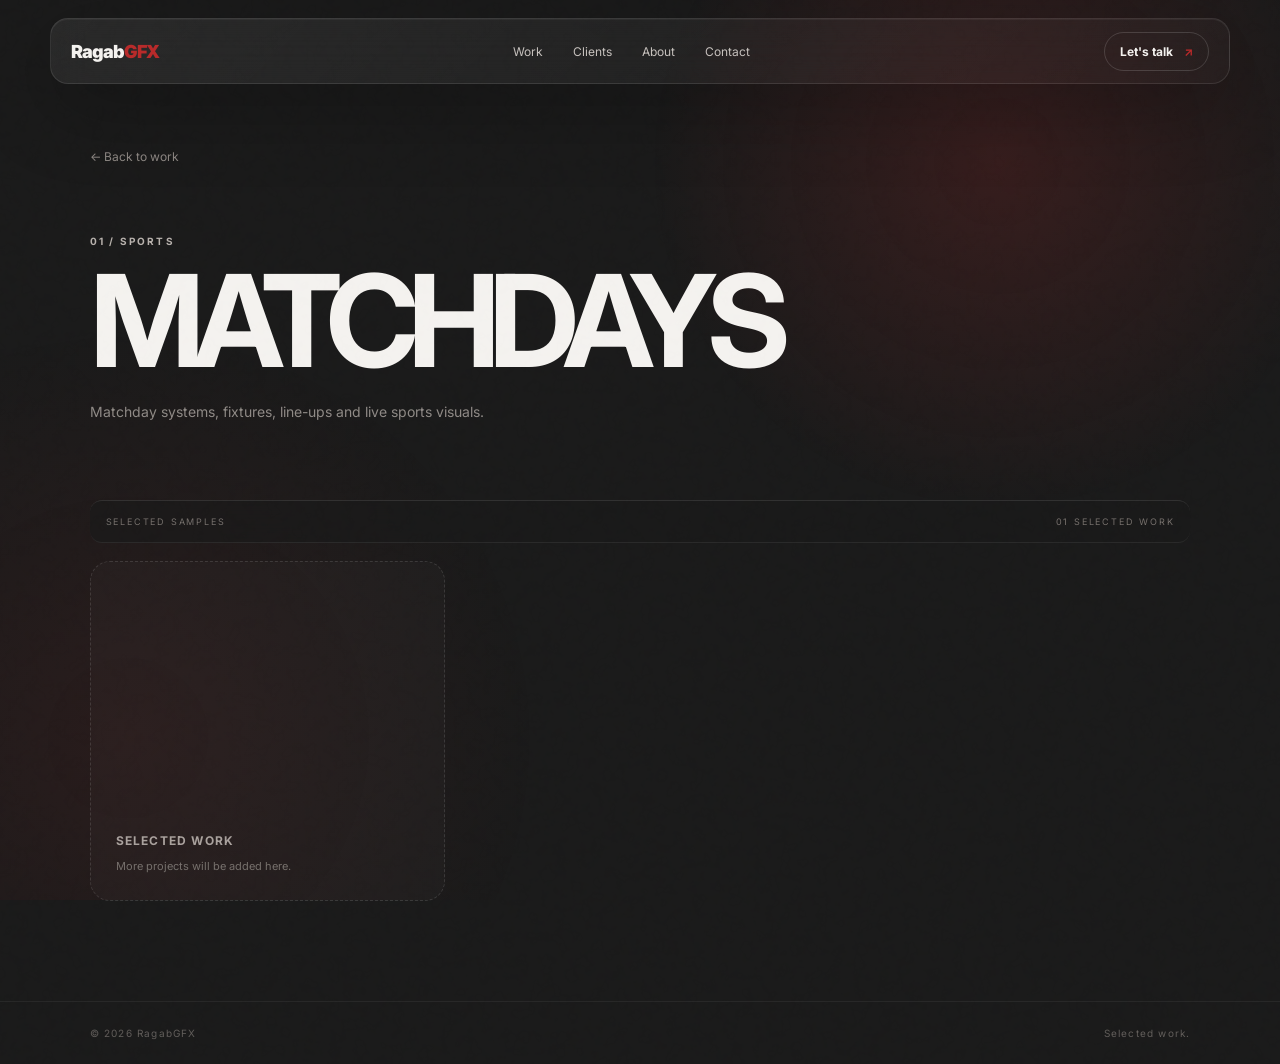
==== commit 08606a43: "Add files via upload" ====
--- a/category.html
+++ b/category.html
@@ -42,7 +42,6 @@
 
     const key = new URLSearchParams(location.search).get("cat") || "matchdays";
     const item = data[key] || data.matchdays;
-
     document.title = "RagabGFX — " + item[0];
     document.getElementById("category-kicker").textContent = item[1];
     document.getElementById("category-title").textContent = item[0];
@@ -52,121 +51,79 @@
     const count = document.getElementById("sample-count");
 
     const works = {
-      matchdays: [
-        ["assets/matchdays/01-al-ahly-vs-palmeiras.webp", "Al Ahly vs Palmeiras", "MATCHDAY"],
-        ["assets/matchdays/02-al-ahly-vs-inter-miami.webp", "Al Ahly vs Inter Miami", "MATCHDAY"],
-        ["assets/matchdays/03-ettifaq.webp", "Ettifaq Matchday", "MATCHDAY"],
-        ["assets/matchdays/04-ligue-1-trophee-des-champions.webp", "Trophee des Champions", "MATCHDAY"],
-        ["assets/matchdays/05-jordan-vs-algeria.webp", "Jordan vs Algeria", "MATCHDAY"],
-        ["assets/matchdays/06-matchday.webp", "Matchday", "MATCHDAY"],
-        ["assets/matchdays/07-neom-vs-al-qadsiah.webp", "NEOM vs Al Qadsiah", "MATCHDAY"],
-        ["assets/matchdays/08-saudi-vs-uruguay.webp", "Saudi Arabia vs Uruguay", "MATCHDAY"],
-        ["assets/matchdays/09-psg-vs-marseille.webp", "PSG vs Marseille", "MATCHDAY"],
-        ["assets/matchdays/10-wijnaldum.webp", "Wijnaldum — To the Final", "MATCHDAY"]
+      "hero-graphics": [
+        ["assets/hero-graphics/01-saudi-league.webp", "Saudi League", "Hero Graphic"],
+        ["assets/hero-graphics/02-basketball.webp", "Dubai Basketball", "Hero Graphic"],
+        ["assets/hero-graphics/03-neom-vs-alhilal.webp", "NEOM × Al Hilal", "Hero Graphic"],
+        ["assets/hero-graphics/04-kings-cup.webp", "King's Cup", "Hero Graphic"],
+        ["assets/hero-graphics/05-ligue1-himad.webp", "Ligue 1 — Himad Abdelli", "Hero Graphic"],
+        ["assets/hero-graphics/06-ligue1-aguerd.webp", "Ligue 1 — Nayef Aguerd", "Player Graphic"],
+        ["assets/hero-graphics/07-world-cup.webp", "World Cup — Spain vs Saudi Arabia", "Matchday Graphic"],
+        ["assets/hero-graphics/08-mostafa-mohamed.webp", "Mostafa Mohamed", "Hero Graphic"],
+        ["assets/hero-graphics/09-aljazira.webp", "Al Jazira — To The Final", "Qualification Graphic"],
+        ["assets/hero-graphics/10-rsl.webp", "Saudi League — RSL", "Concept Graphic"]
       ],
-      "hero-graphics": [
-        ["assets/hero-graphics/01-1080x1350.webp","Saudi League","HERO GRAPHIC"],
-        ["assets/hero-graphics/02-arakji-psd.webp","Basketball","HERO GRAPHIC"],
-        ["assets/hero-graphics/03-neom-vs-alhilal.webp","NEOM × Al Hilal","HERO GRAPHIC"],
-        ["assets/hero-graphics/04-kings-cup-final.webp","King's Cup","HERO GRAPHIC"],
-        ["assets/hero-graphics/05-himad-abdelli.webp","Ligue 1","HERO GRAPHIC"],
-        ["assets/hero-graphics/06-nayef-aguerd.webp","Ligue 1","PLAYER GRAPHIC"],
-        ["assets/hero-graphics/07-spain-vs-saudi.webp","World Cup","MATCHDAY GRAPHIC"],
-        ["assets/hero-graphics/08-mostafa-mohamed.webp","Mostafa Mohamed","HERO GRAPHIC"],
-        ["assets/hero-graphics/09-al-jazira.webp","Al Jazira","QUALIFICATION GRAPHIC"],
-        ["assets/hero-graphics/10-scorrer.webp","Saudi League","CONCEPT GRAPHIC"]
+      manipulation: [
+        ["assets/manipulation/al-jazira-training-camp.webp", "Al Jazira — Training Camp", "Photo Manipulation"],
+        ["assets/manipulation/devil-casemiro.webp", "Casemiro — Devil Concept", "Photo Manipulation"],
+        ["assets/manipulation/kings-cup-countdown.webp", "King's Cup — Countdown", "Photo Manipulation"],
+        ["assets/manipulation/ligue1-egypt-to-the-final.webp", "Ligue 1 — Egypt To The Final", "Photo Manipulation"],
+        ["assets/manipulation/ligue1-nabil-bentaleb-lyon.webp", "Nabil Bentaleb — Lyon", "Photo Manipulation"],
+        ["assets/manipulation/ligue1-new-year.webp", "Ligue 1 — New Year", "Photo Manipulation"],
+        ["assets/manipulation/ligue1-saudi-player-ramadan.webp", "Ligue 1 — Ramadan", "Photo Manipulation"],
+        ["assets/manipulation/ligue1-yassir-zabiri-rennes.webp", "Yassir Zabiri — Rennes", "Photo Manipulation"],
+        ["assets/manipulation/onana.webp", "Onana — Concept", "Photo Manipulation"],
+        ["assets/manipulation/salem-al-dawsari-50-goals.webp", "Salem Al-Dawsari — 50 Goals", "Photo Manipulation"],
+        ["assets/manipulation/saudi-nt-best-saudi-chant.webp", "Saudi NT — Best Saudi Chant", "Photo Manipulation"],
+        ["assets/manipulation/saudi-nt-next-mission-atlanta.webp", "Saudi NT — Next Mission Atlanta", "Photo Manipulation"],
+        ["assets/manipulation/neom-vs-al-fateh.webp", "NEOM vs Al Fateh", "Photo Manipulation"],
+        ["assets/manipulation/world-football-day.webp", "World Football Day", "Photo Manipulation"]
       ]
     };
 
     const selected = works[key];
+    if (selected) {
+      grid.innerHTML = selected.map(([src, title, type], i) => `
+        <article class="sample-card reveal is-visible" data-full="${src}" data-title="${title}">
+          <div class="sample-image-wrap"><img class="sample-image" src="${src}" alt="${title}" loading="${i < 3 ? 'eager' : 'lazy'}"></div>
+          <div class="sample-info"><div><small>${type}</small><strong>${title}</strong></div><span class="sample-index">${String(i + 1).padStart(2,'0')}</span></div>
+        </article>`).join('');
+      count.textContent = String(selected.length).padStart(2,'0') + ' SELECTED WORKS';
+    } else {
+      grid.innerHTML = '<div class="sample-placeholder"><strong>SELECTED WORK</strong><span>More projects will be added here.</span></div>';
+      count.textContent = '01 SELECTED WORK';
+    }
 
-    if (selected) {
-      grid.innerHTML = selected.map(([file, title, type], i) => `
-        <article class="sample-card reveal is-visible" tabindex="0" role="button" aria-label="Open ${title}">
-          <img class="sample-image" src="${file}" alt="${title}" loading="${i < 3 ? "eager" : "lazy"}">
-          <div class="sample-info">
-            <div>
-              <small>${type}</small>
-              <strong>${title}</strong>
-            </div>
-            <span class="sample-index">${String(i + 1).padStart(2, "0")}</span>
-          </div>
-        </article>
-      `).join("");
-      count.textContent = String(selected.length).padStart(2, "0") + " SELECTED WORKS";
-    } else {
-      grid.innerHTML = `
-        <div class="sample-placeholder"><strong>YOUR WORK GOES HERE</strong><span>Drop your images into the matching assets folder and add them to the category list.</span></div>
-        <div class="sample-placeholder"><strong>READY FOR YOUR PROJECTS</strong><span>The category structure is ready for the next batch.</span></div>
-        <div class="sample-placeholder"><strong>CASE STUDIES NEXT</strong><span>We can turn any selected sample into a full project page later.</span></div>`;
-      count.textContent = "03 PLACEHOLDERS";
-    }
+    // Fullscreen viewer — keeps the complete artwork visible without cropping.
+    const lightbox = document.createElement('div');
+    lightbox.className = 'lightbox';
+    lightbox.innerHTML = `
+      <button class="lightbox-close" aria-label="Close fullscreen">×</button>
+      <div class="lightbox-inner">
+        <img class="lightbox-image" alt="">
+        <div class="lightbox-title"></div>
+      </div>`;
+    document.body.appendChild(lightbox);
+    const lbImage = lightbox.querySelector('.lightbox-image');
+    const lbTitle = lightbox.querySelector('.lightbox-title');
+
+    grid.addEventListener('click', (e) => {
+      const card = e.target.closest('.sample-card[data-full]');
+      if (!card) return;
+      lbImage.src = card.dataset.full;
+      lbImage.alt = card.dataset.title;
+      lbTitle.textContent = card.dataset.title;
+      lightbox.classList.add('is-open');
+      document.body.classList.add('lightbox-open');
+    });
+    const closeLightbox = () => {
+      lightbox.classList.remove('is-open');
+      document.body.classList.remove('lightbox-open');
+    };
+    lightbox.addEventListener('click', (e) => {
+      if (e.target === lightbox || e.target.closest('.lightbox-close')) closeLightbox();
+    });
+    document.addEventListener('keydown', (e) => { if (e.key === 'Escape') closeLightbox(); });
   </script>
-
-
-<div class="portfolio-lightbox" id="portfolioLightbox" aria-hidden="true">
-  <button class="lb-close" id="lbClose" aria-label="Close">×</button>
-  <button class="lb-prev" id="lbPrev" aria-label="Previous">‹</button>
-  <img id="lbImage" alt="">
-  <button class="lb-next" id="lbNext" aria-label="Next">›</button>
-  <div class="lb-counter" id="lbCounter"></div>
-</div>
-<script>
-(function(){
-  const box=document.getElementById('portfolioLightbox');
-  const image=document.getElementById('lbImage');
-  const close=document.getElementById('lbClose');
-  const prev=document.getElementById('lbPrev');
-  const next=document.getElementById('lbNext');
-  const counter=document.getElementById('lbCounter');
-  if(!box) return;
-
-  let cards=[];
-  let index=0;
-
-  function refresh(){
-    cards=[...document.querySelectorAll('.sample-card')];
-  }
-  function open(i){
-    refresh();
-    if(!cards.length) return;
-    index=(i+cards.length)%cards.length;
-    const img=cards[index].querySelector('img');
-    image.src=img.currentSrc || img.src;
-    image.alt=img.alt || '';
-    counter.textContent=String(index+1).padStart(2,'0')+' / '+String(cards.length).padStart(2,'0');
-    box.classList.add('is-open');
-    box.setAttribute('aria-hidden','false');
-    document.body.style.overflow='hidden';
-  }
-  function shut(){
-    box.classList.remove('is-open');
-    box.setAttribute('aria-hidden','true');
-    image.removeAttribute('src');
-    document.body.style.overflow='';
-  }
-  function go(delta){open(index+delta)}
-
-  document.addEventListener('click',e=>{
-    const card=e.target.closest('.sample-card');
-    if(card){
-      e.preventDefault();
-      refresh();
-      open(cards.indexOf(card));
-    }
-  });
-  close.addEventListener('click',shut);
-  prev.addEventListener('click',()=>go(-1));
-  next.addEventListener('click',()=>go(1));
-  box.addEventListener('click',e=>{if(e.target===box) shut()});
-  document.addEventListener('keydown',e=>{
-    if(!box.classList.contains('is-open')) return;
-    if(e.key==='Escape') shut();
-    if(e.key==='ArrowLeft') go(-1);
-    if(e.key==='ArrowRight') go(1);
-  });
-})();
-</script>
-
 </body>
 </html>
--- a/style.css
+++ b/style.css
@@ -88,7 +88,7 @@
   inset:0;
   width:100%;
   height:100%;
-  object-fit:contain;
+  object-fit:cover;
   transition:transform .8s cubic-bezier(.2,.8,.2,1),filter .8s;
 }
 .sample-card:before{
@@ -159,222 +159,20 @@
   }
 }
 
+/* Portfolio category cards: equal sizing + full artwork visibility */
+.sample-grid{grid-template-columns:repeat(3,minmax(0,1fr));gap:18px}
+.sample-card,.sample-card:nth-child(2n),.sample-card:nth-child(4n){grid-column:span 1;min-height:0;aspect-ratio:4/5}
+.sample-image-wrap{position:absolute;inset:0;border-radius:20px;overflow:hidden;background:#111}
+.sample-card img{object-fit:contain;background:#111}
+.sample-card:before{z-index:2}
+.sample-info{z-index:3}
 
-/* Equal Hero Graphics cards + fullscreen viewer */
-.sample-grid{
-  display:grid;
-  grid-template-columns:repeat(3,minmax(0,1fr));
-  gap:18px;
-}
-.sample-card,
-.sample-card:nth-child(2n),
-.sample-card:nth-child(4n){
-  grid-column:auto;
-  position:relative;
-  height:560px;
-  min-height:0;
-  border-radius:20px;
-  overflow:hidden;
-  background:#0c0c0c;
-  border:1px solid rgba(255,255,255,.08);
-  cursor:zoom-in;
-  isolation:isolate;
-  transition:transform .55s cubic-bezier(.2,.8,.2,1),border-color .4s,box-shadow .4s;
-}
-.sample-card:hover{
-  transform:translateY(-6px);
-  border-color:rgba(184,43,43,.42);
-  box-shadow:0 24px 70px rgba(0,0,0,.38);
-}
-.sample-card img{
-  position:absolute;
-  inset:0;
-  width:100%;
-  height:100%;
-  object-fit:contain !important;
-  background:#0c0c0c;
-  transition:transform .65s cubic-bezier(.2,.8,.2,1);
-}
-.sample-card:hover img{transform:scale(1.025)}
-.sample-card:before{
-  content:"";
-  position:absolute;
-  inset:0;
-  z-index:1;
-  pointer-events:none;
-  background:linear-gradient(180deg,transparent 55%,rgba(0,0,0,.72));
-}
-.sample-info{
-  position:absolute;
-  z-index:2;
-  left:20px;
-  right:20px;
-  bottom:18px;
-  display:flex;
-  align-items:flex-end;
-  justify-content:space-between;
-}
-.sample-info small{
-  display:block;
-  margin-bottom:7px;
-  font-size:9px;
-  letter-spacing:.17em;
-  text-transform:uppercase;
-  color:#aaa;
-}
-.sample-info strong{font-size:19px;letter-spacing:-.03em}
-.sample-index{font-size:10px;color:#8d8d88}
-
-/* Fullscreen viewer */
-.portfolio-lightbox{
-  position:fixed;
-  inset:0;
-  z-index:9999;
-  display:none;
-  align-items:center;
-  justify-content:center;
-  padding:34px 72px;
-  background:rgba(5,5,5,.94);
-  backdrop-filter:blur(18px);
-  -webkit-backdrop-filter:blur(18px);
-}
-.portfolio-lightbox.is-open{display:flex}
-.portfolio-lightbox img{
-  max-width:92vw;
-  max-height:90vh;
-  width:auto;
-  height:auto;
-  object-fit:contain;
-  user-select:none;
-  -webkit-user-drag:none;
-}
-.lb-close,.lb-prev,.lb-next{
-  position:absolute;
-  z-index:2;
-  width:46px;
-  height:46px;
-  display:grid;
-  place-items:center;
-  border:1px solid rgba(255,255,255,.14);
-  border-radius:50%;
-  background:rgba(20,20,20,.6);
-  color:#fff;
-  cursor:pointer;
-  font-size:22px;
-  transition:background .25s,border-color .25s,transform .25s;
-}
-.lb-close:hover,.lb-prev:hover,.lb-next:hover{
-  background:rgba(184,43,43,.78);
-  border-color:rgba(255,255,255,.25);
-  transform:scale(1.05);
-}
-.lb-close{right:25px;top:22px;font-size:27px}
-.lb-prev{left:25px;top:50%;transform:translateY(-50%)}
-.lb-next{right:25px;top:50%;transform:translateY(-50%)}
-.lb-prev:hover,.lb-next:hover{transform:translateY(-50%) scale(1.05)}
-.lb-counter{
-  position:absolute;
-  left:50%;
-  bottom:24px;
-  transform:translateX(-50%);
-  color:#aaa;
-  font-size:10px;
-  letter-spacing:.14em;
-  text-transform:uppercase;
-}
-@media(max-width:900px){
-  .sample-grid{grid-template-columns:repeat(2,minmax(0,1fr))}
-  .sample-card,.sample-card:nth-child(2n),.sample-card:nth-child(4n){height:520px}
-}
-@media(max-width:600px){
-  .sample-grid{grid-template-columns:1fr}
-  .sample-card,.sample-card:nth-child(2n),.sample-card:nth-child(4n){height:72vh;min-height:460px}
-  .portfolio-lightbox{padding:55px 16px}
-  .portfolio-lightbox img{max-width:96vw;max-height:82vh}
-  .lb-prev,.lb-next{width:40px;height:40px}
-  .lb-prev{left:10px}.lb-next{right:10px}
-  .lb-close{right:14px;top:12px}
-}
-
-
-/* Ragab's Bot — free, rule-based, isolated component */
-.ragab-bot{position:fixed;right:24px;bottom:24px;z-index:10000;font-family:inherit}
-.ragab-bot-launcher{border:1px solid rgba(255,255,255,.14);background:rgba(27,27,27,.76);color:#fff;backdrop-filter:blur(18px);-webkit-backdrop-filter:blur(18px);border-radius:999px;padding:12px 17px;display:flex;align-items:center;gap:9px;cursor:pointer;box-shadow:0 12px 40px rgba(0,0,0,.3);transition:.25s}
-.ragab-bot-launcher:hover{border-color:rgba(184,43,43,.65);transform:translateY(-2px)}
-.ragab-bot-dot{width:7px;height:7px;border-radius:50%;background:#b82b2b;box-shadow:0 0 12px rgba(184,43,43,.8)}
-.ragab-bot-window{display:none;width:340px;height:480px;margin-bottom:12px;border:1px solid rgba(255,255,255,.12);border-radius:20px;overflow:hidden;background:rgba(16,16,16,.93);backdrop-filter:blur(22px);-webkit-backdrop-filter:blur(22px);box-shadow:0 25px 90px rgba(0,0,0,.5)}
-.ragab-bot-window.open{display:flex;flex-direction:column}
-.ragab-bot-head{display:flex;align-items:center;justify-content:space-between;padding:17px 18px;border-bottom:1px solid rgba(255,255,255,.08)}
-.ragab-bot-head strong{display:block;font-size:14px}.ragab-bot-head small{display:block;color:#888;font-size:10px;margin-top:4px}
-.ragab-bot-head button{border:0;background:none;color:#aaa;font-size:24px;cursor:pointer}
-.ragab-bot-messages{flex:1;overflow:auto;padding:17px}
-.ragab-msg{max-width:88%;padding:11px 13px;border-radius:13px;margin-bottom:10px;font-size:12px;line-height:1.55}
-.ragab-msg.bot{background:#202020;color:#eee}.ragab-msg.user{background:#b82b2b;color:#fff;margin-left:auto}
-.ragab-bot-actions{display:flex;flex-wrap:wrap;gap:7px;margin-top:10px}
-.ragab-bot-actions button{border:1px solid rgba(184,43,43,.45);background:rgba(184,43,43,.10);color:#eee;border-radius:999px;padding:8px 10px;font-size:10px;cursor:pointer}
-.ragab-bot-actions button:hover{background:rgba(184,43,43,.28)}
-.ragab-bot-input{display:flex;gap:8px;padding:12px;border-top:1px solid rgba(255,255,255,.08)}
-.ragab-bot-input input{min-width:0;flex:1;border:1px solid rgba(255,255,255,.1);outline:none;border-radius:10px;background:#111;color:#fff;padding:10px;font:inherit;font-size:11px}
-.ragab-bot-input button{border:0;border-radius:10px;background:#b82b2b;color:#fff;padding:0 13px;cursor:pointer;font-size:10px}
-@media(max-width:600px){.ragab-bot{right:12px;bottom:12px}.ragab-bot-window{width:min(340px,calc(100vw - 24px));height:470px}}
-
-
-/* Final category gallery rules: equal cards + full uncropped artwork */
-.sample-grid{
-  display:grid;
-  grid-template-columns:repeat(3,minmax(0,1fr));
-  gap:18px;
-}
-.sample-card,
-.sample-card:nth-child(2n),
-.sample-card:nth-child(4n){
-  grid-column:auto;
-  position:relative;
-  height:560px;
-  min-height:0;
-  border-radius:20px;
-  overflow:hidden;
-  background:#0c0c0c;
-  border:1px solid rgba(255,255,255,.08);
-  cursor:zoom-in;
-  isolation:isolate;
-}
-.sample-card img,
-.sample-card .sample-image{
-  position:absolute;
-  inset:0;
-  width:100%;
-  height:100%;
-  object-fit:contain !important;
-  background:#0c0c0c;
-}
-.sample-card:before{
-  content:"";
-  position:absolute;
-  inset:0;
-  z-index:1;
-  pointer-events:none;
-  background:linear-gradient(180deg,transparent 55%,rgba(0,0,0,.72));
-}
-.sample-info{
-  position:absolute;
-  z-index:2;
-  left:20px;
-  right:20px;
-  bottom:18px;
-  display:flex;
-  align-items:flex-end;
-  justify-content:space-between;
-  gap:16px;
-}
-.sample-info small{display:block;margin-bottom:7px;font-size:9px;letter-spacing:.17em;text-transform:uppercase;color:#aaa}
-.sample-info strong{display:block;font-size:19px;letter-spacing:-.03em}
-.sample-index{font-size:10px;color:#8d8d88}
-@media(max-width:900px){
-  .sample-grid{grid-template-columns:repeat(2,minmax(0,1fr))}
-  .sample-card,.sample-card:nth-child(2n),.sample-card:nth-child(4n){height:520px}
-}
-@media(max-width:600px){
-  .sample-grid{grid-template-columns:1fr}
-  .sample-card,.sample-card:nth-child(2n),.sample-card:nth-child(4n){height:72vh;min-height:460px}
-}
+.lightbox{position:fixed;inset:0;z-index:9999;display:flex;align-items:center;justify-content:center;padding:28px;background:rgba(5,5,5,.92);backdrop-filter:blur(20px);-webkit-backdrop-filter:blur(20px);opacity:0;visibility:hidden;transition:opacity .3s ease,visibility .3s ease;cursor:zoom-out}
+.lightbox.is-open{opacity:1;visibility:visible}
+.lightbox-inner{position:relative;width:min(92vw,1100px);height:min(92vh,900px);display:flex;align-items:center;justify-content:center;cursor:default}
+.lightbox-image{max-width:100%;max-height:100%;width:auto;height:auto;object-fit:contain;border-radius:10px;box-shadow:0 30px 100px rgba(0,0,0,.55)}
+.lightbox-title{position:absolute;left:0;bottom:-28px;color:#aaa29e;font-size:11px;letter-spacing:.12em;text-transform:uppercase}
+.lightbox-close{position:fixed;top:24px;right:28px;width:44px;height:44px;border:1px solid rgba(255,255,255,.14);border-radius:50%;background:rgba(255,255,255,.06);color:#fff;font-size:27px;line-height:1;cursor:pointer;z-index:2}
+.lightbox-close:hover{background:rgba(184,43,43,.25);border-color:rgba(184,43,43,.5)}
+body.lightbox-open{overflow:hidden}
+@media(max-width:800px){.sample-grid{grid-template-columns:1fr}.sample-card,.sample-card:nth-child(2n),.sample-card:nth-child(4n){grid-column:span 1;aspect-ratio:4/5;min-height:0}.lightbox{padding:16px}.lightbox-inner{width:96vw;height:88vh}.lightbox-close{top:14px;right:14px}}
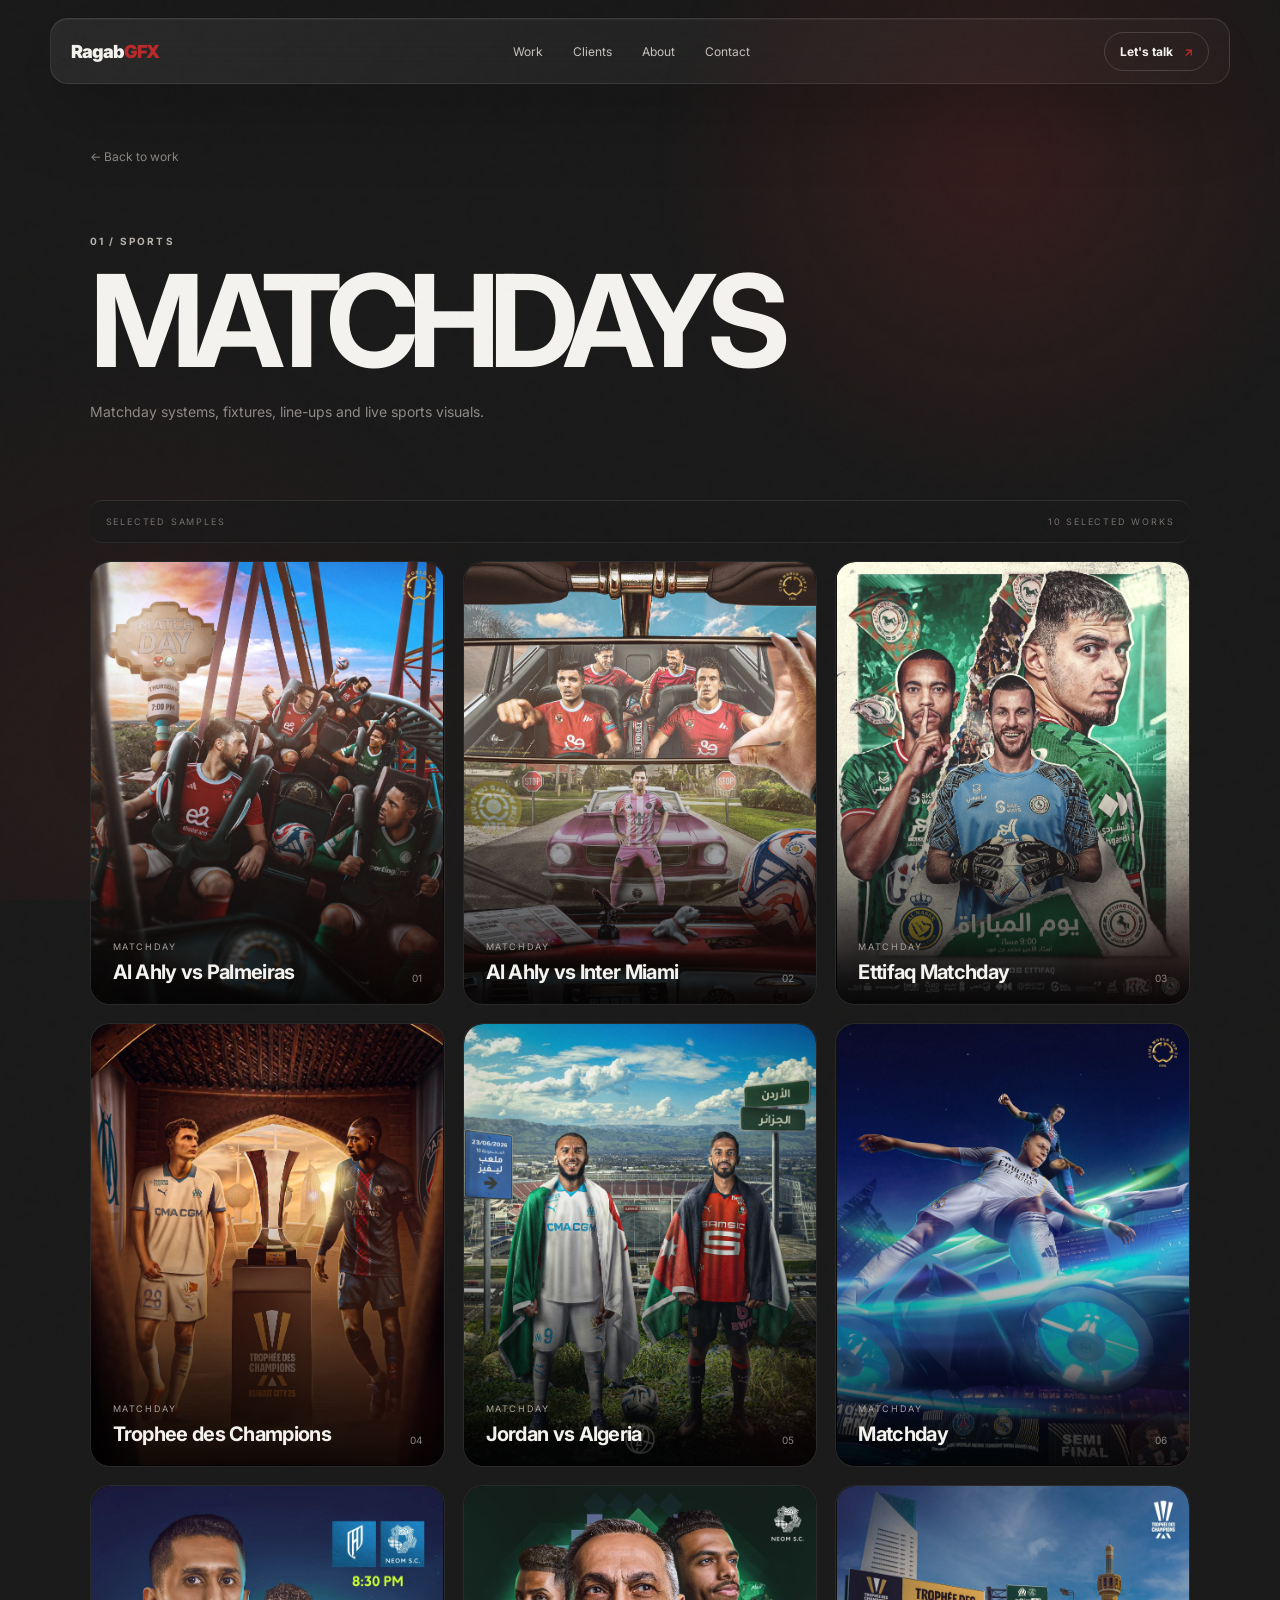
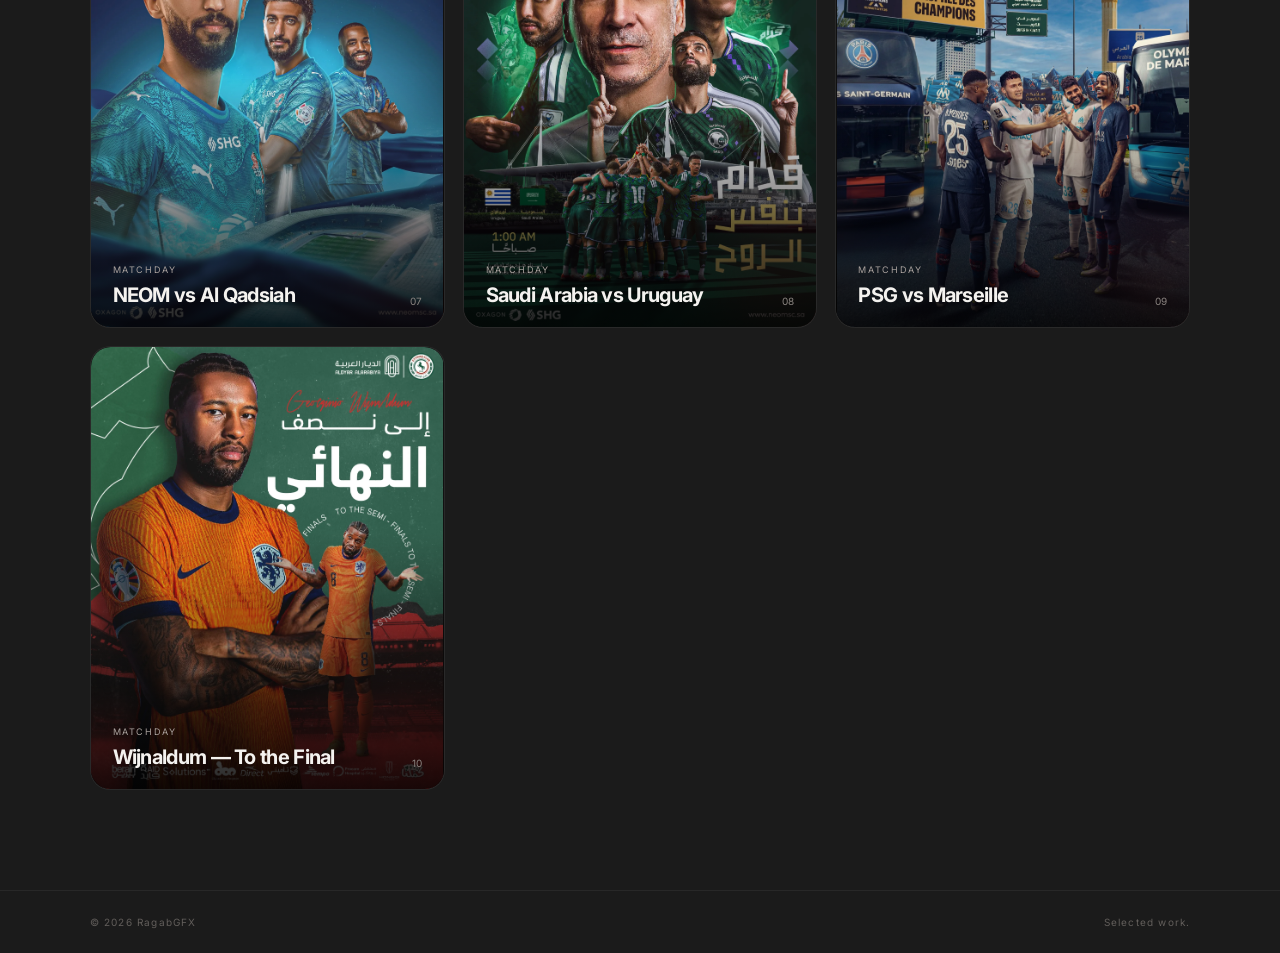
==== commit 40628fa0: "Add files via upload" ====
--- a/category.html
+++ b/category.html
@@ -51,6 +51,18 @@
     const count = document.getElementById("sample-count");
 
     const works = {
+      matchdays: [
+        ["assets/matchdays/01-al-ahly-vs-palmeiras.webp", "Al Ahly vs Palmeiras", "MATCHDAY"],
+        ["assets/matchdays/02-al-ahly-vs-inter-miami.webp", "Al Ahly vs Inter Miami", "MATCHDAY"],
+        ["assets/matchdays/03-ettifaq.webp", "Ettifaq Matchday", "MATCHDAY"],
+        ["assets/matchdays/04-ligue-1-trophee-des-champions.webp", "Trophee des Champions", "MATCHDAY"],
+        ["assets/matchdays/05-jordan-vs-algeria.webp", "Jordan vs Algeria", "MATCHDAY"],
+        ["assets/matchdays/06-matchday.webp", "Matchday", "MATCHDAY"],
+        ["assets/matchdays/07-neom-vs-al-qadsiah.webp", "NEOM vs Al Qadsiah", "MATCHDAY"],
+        ["assets/matchdays/08-saudi-vs-uruguay.webp", "Saudi Arabia vs Uruguay", "MATCHDAY"],
+        ["assets/matchdays/09-psg-vs-marseille.webp", "PSG vs Marseille", "MATCHDAY"],
+        ["assets/matchdays/10-wijnaldum.webp", "Wijnaldum — To the Final", "MATCHDAY"]
+      ],
       "hero-graphics": [
         ["assets/hero-graphics/01-saudi-league.webp", "Saudi League", "Hero Graphic"],
         ["assets/hero-graphics/02-basketball.webp", "Dubai Basketball", "Hero Graphic"],
